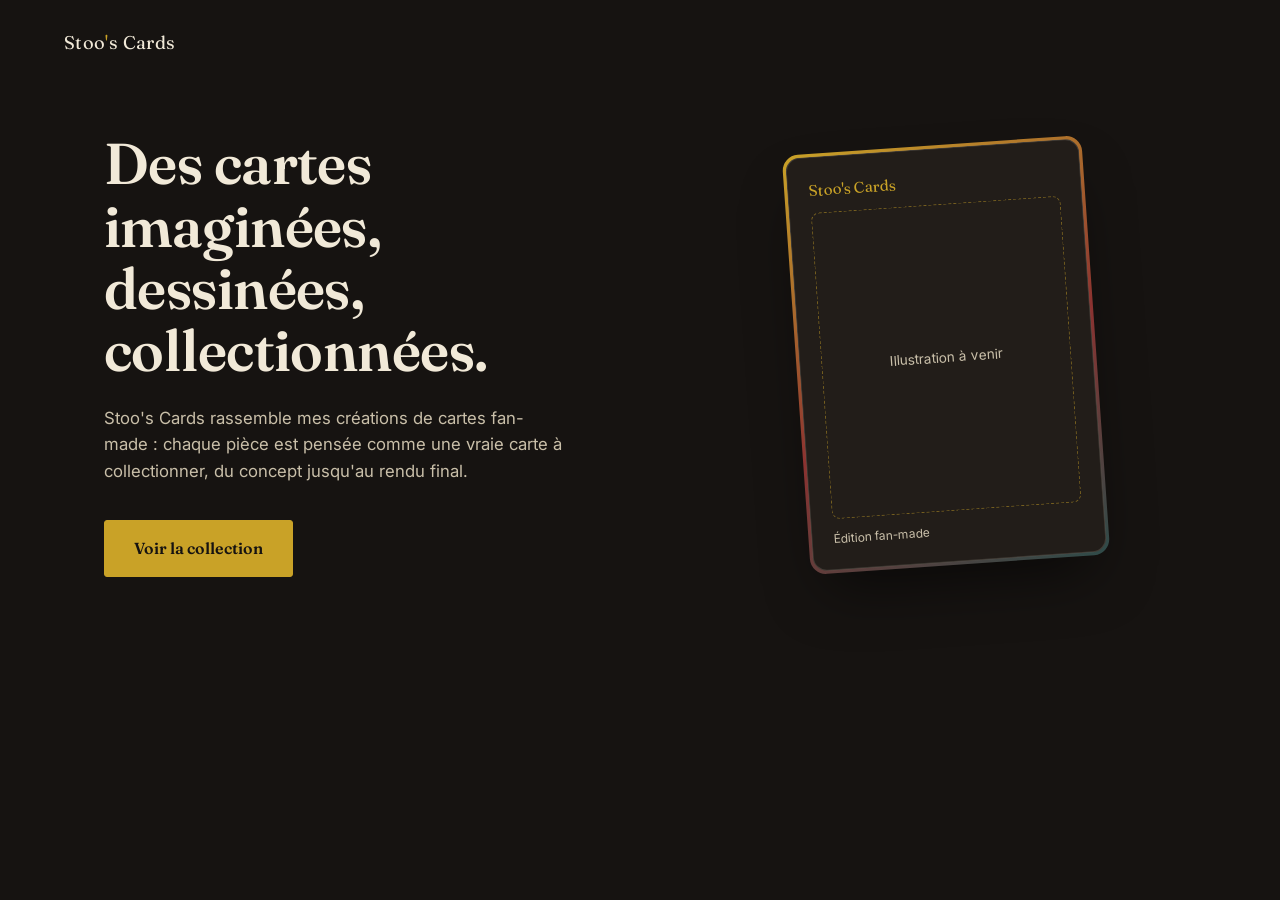
==== index.html @ 31ca5b6d "Add files via upload" ====
<!DOCTYPE html>
<html lang="fr">
<head>
<meta charset="UTF-8">
<meta name="viewport" content="width=device-width, initial-scale=1.0">
<title>Stoo's Cards</title>
<link rel="stylesheet" href="style.css">
</head>
<body>

<nav class="nav">
  <div class="nav__mark">Stoo<span>'</span>s Cards</div>
</nav>

<section class="hero">
  <div>
    <h1 class="hero__title">Des cartes imaginées, dessinées, collectionnées.</h1>
    <p class="hero__lede">Stoo's Cards rassemble mes créations de cartes fan-made : chaque pièce est pensée comme une vraie carte à collectionner, du concept jusqu'au rendu final.</p>
    <a href="collection.html" class="btn-collection">Voir la collection</a>
  </div>

  <div class="showcase">
    <div class="showcase__inner">
      <div class="showcase__label">Stoo's Cards</div>
      <div class="showcase__frame">Illustration à venir</div>
      <div class="showcase__sub">Édition fan-made</div>
    </div>
  </div>
</section>

</body>
</html>
---- style.css ----
@import url('https://fonts.googleapis.com/css2?family=Fraunces:opsz,wght@9..144,400;9..144,600;9..144,700&family=Inter:wght@400;500;600&display=swap');

:root {
  --ink: #161311;
  --ink-soft: #221d19;
  --parchment: #F1E9D8;
  --parchment-dim: #C9BFA9;
  --gold: #C9A227;
  --crimson: #8C3230;
  --teal: #2E4B49;
}

* { box-sizing: border-box; margin: 0; padding: 0; }

html { scroll-behavior: smooth; }

body {
  background: var(--ink);
  color: var(--parchment);
  font-family: 'Inter', sans-serif;
  line-height: 1.6;
  min-height: 100vh;
}

h1, h2, .display {
  font-family: 'Fraunces', serif;
  font-weight: 600;
  letter-spacing: -0.01em;
}

a { color: inherit; text-decoration: none; }

.nav {
  display: flex;
  justify-content: space-between;
  align-items: center;
  padding: 1.75rem clamp(1.5rem, 6vw, 4rem);
}

.nav__mark {
  font-family: 'Fraunces', serif;
  font-size: 1.15rem;
  letter-spacing: 0.02em;
}

.nav__mark span { color: var(--gold); }

/* --- Home hero --- */

.hero {
  display: grid;
  grid-template-columns: 1.1fr 0.9fr;
  gap: 3rem;
  align-items: center;
  padding: 3rem clamp(1.5rem, 6vw, 4rem) 5rem;
  max-width: 1200px;
  margin: 0 auto;
}

.hero__title {
  font-size: clamp(2.4rem, 5vw, 3.6rem);
  line-height: 1.08;
  max-width: 14ch;
}

.hero__lede {
  margin-top: 1.4rem;
  max-width: 42ch;
  color: var(--parchment-dim);
  font-size: 1.05rem;
}

.btn-collection {
  display: inline-flex;
  align-items: center;
  gap: 0.6rem;
  margin-top: 2.2rem;
  padding: 0.9rem 1.8rem;
  border: 1.5px solid var(--gold);
  border-radius: 3px;
  font-family: 'Fraunces', serif;
  font-weight: 600;
  font-size: 1rem;
  color: var(--ink);
  background: var(--gold);
  transition: background 0.2s ease, color 0.2s ease;
}

.btn-collection:hover {
  background: transparent;
  color: var(--gold);
}

/* --- Showcase card, CSS-only --- */

.showcase {
  position: relative;
  width: 100%;
  max-width: 300px;
  aspect-ratio: 5 / 7;
  margin: 0 auto;
  border-radius: 16px;
  padding: 3px;
  background: linear-gradient(155deg, var(--gold), var(--crimson) 55%, var(--teal));
  transform: rotate(-4deg);
  box-shadow: 0 30px 60px -20px rgba(0,0,0,0.6);
}

.showcase__inner {
  height: 100%;
  border-radius: 14px;
  background: var(--ink-soft);
  border: 1px solid rgba(241, 233, 216, 0.15);
  display: flex;
  flex-direction: column;
  justify-content: space-between;
  padding: 1.3rem;
}

.showcase__frame {
  flex: 1;
  border: 1px dashed rgba(201, 162, 39, 0.5);
  border-radius: 8px;
  margin: 0.6rem 0;
  display: flex;
  align-items: center;
  justify-content: center;
  color: var(--parchment-dim);
  font-size: 0.85rem;
  text-align: center;
  padding: 1rem;
}

.showcase__label {
  font-family: 'Fraunces', serif;
  font-size: 0.95rem;
  color: var(--gold);
}

.showcase__sub {
  font-size: 0.75rem;
  color: var(--parchment-dim);
}

/* --- Collection page --- */

.collection-head {
  padding: 2.5rem clamp(1.5rem, 6vw, 4rem) 1.5rem;
  max-width: 1200px;
  margin: 0 auto;
}

.collection-head h1 {
  font-size: clamp(2rem, 4vw, 2.8rem);
}

.collection-head p {
  margin-top: 0.8rem;
  color: var(--parchment-dim);
  max-width: 50ch;
}

.binder {
  display: grid;
  grid-template-columns: repeat(auto-fill, minmax(140px, 1fr));
  gap: 1.1rem;
  padding: 1.5rem clamp(1.5rem, 6vw, 4rem) 4rem;
  max-width: 1200px;
  margin: 0 auto;
}

.slot {
  aspect-ratio: 5 / 7;
  border: 1.5px solid rgba(201, 162, 39, 0.35);
  border-radius: 10px;
  display: flex;
  align-items: center;
  justify-content: center;
  color: rgba(241, 233, 216, 0.35);
  font-size: 0.75rem;
  background: var(--ink-soft);
}

.back-link {
  display: inline-block;
  margin: 0 clamp(1.5rem, 6vw, 4rem);
  color: var(--parchment-dim);
  font-size: 0.9rem;
  border-bottom: 1px solid transparent;
}

.back-link:hover { border-color: var(--parchment-dim); }

@media (max-width: 760px) {
  .hero { grid-template-columns: 1fr; }
  .showcase { max-width: 240px; }
}
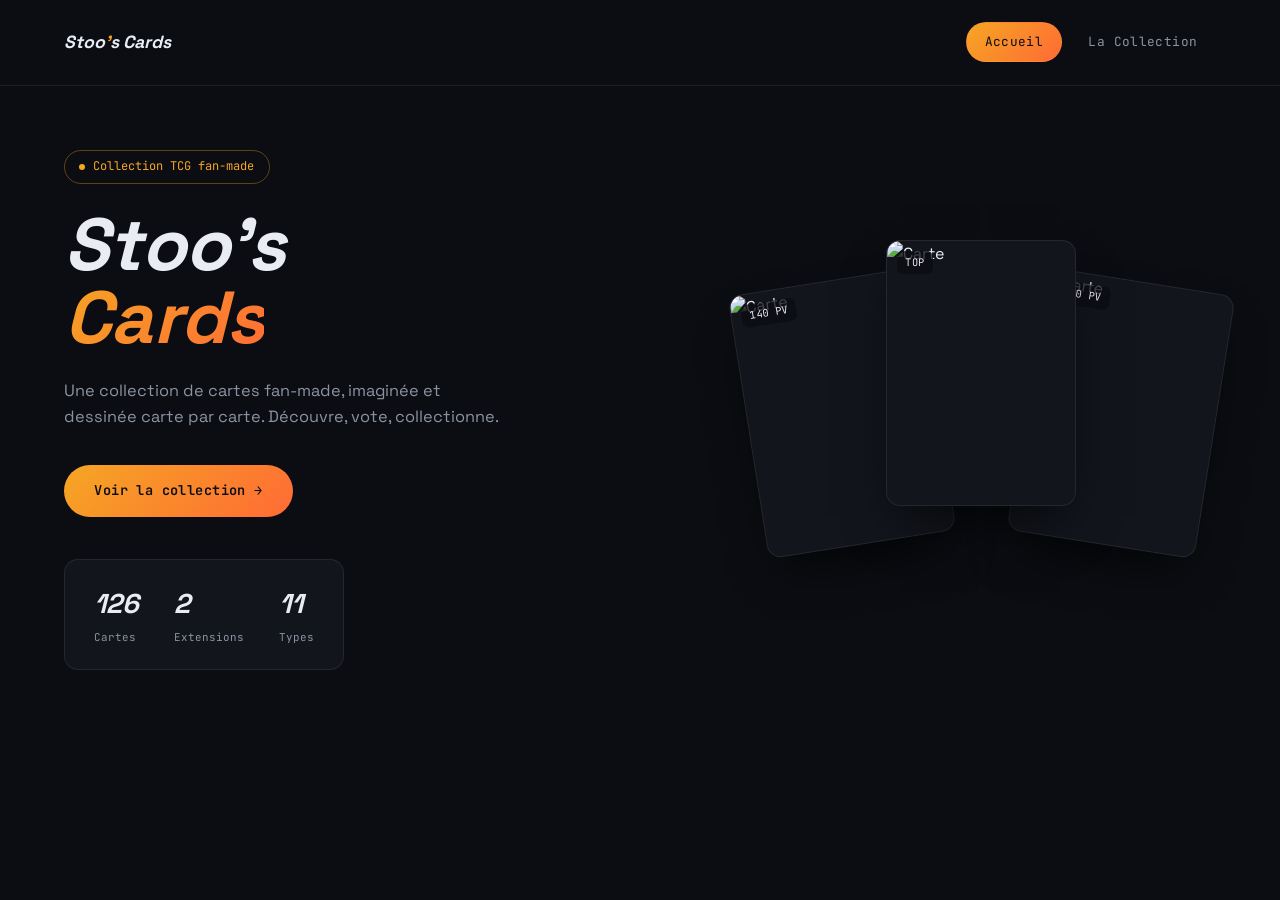
==== commit 61d1aa89: "Add files via upload" ====
--- a/index.html
+++ b/index.html
@@ -10,20 +10,47 @@
 
 <nav class="nav">
   <div class="nav__mark">Stoo<span>'</span>s Cards</div>
+  <div class="nav__links">
+    <a href="index.html" class="nav__link active">Accueil</a>
+    <a href="collection.html" class="nav__link">La Collection</a>
+  </div>
 </nav>
 
 <section class="hero">
   <div>
-    <h1 class="hero__title">Des cartes imaginées, dessinées, collectionnées.</h1>
-    <p class="hero__lede">Stoo's Cards rassemble mes créations de cartes fan-made : chaque pièce est pensée comme une vraie carte à collectionner, du concept jusqu'au rendu final.</p>
-    <a href="collection.html" class="btn-collection">Voir la collection</a>
+    <div class="badge">Collection TCG fan-made</div>
+    <h1 class="hero__title">Stoo's<br><span class="accent">Cards</span></h1>
+    <p class="hero__lede">Une collection de cartes fan-made, imaginée et dessinée carte par carte. Découvre, vote, collectionne.</p>
+    <a href="collection.html" class="btn-collection">Voir la collection →</a>
+
+    <div class="stats">
+      <div>
+        <div class="stat__num">126</div>
+        <div class="stat__label">Cartes</div>
+      </div>
+      <div>
+        <div class="stat__num">2</div>
+        <div class="stat__label">Extensions</div>
+      </div>
+      <div>
+        <div class="stat__num">11</div>
+        <div class="stat__label">Types</div>
+      </div>
+    </div>
   </div>
 
   <div class="showcase">
-    <div class="showcase__inner">
-      <div class="showcase__label">Stoo's Cards</div>
-      <div class="showcase__frame">Illustration à venir</div>
-      <div class="showcase__sub">Édition fan-made</div>
+    <div class="preview-card preview-card--left">
+      <img src="images/apercu-1.jpg" alt="Carte">
+      <span class="preview-card__tag mono">140 PV</span>
+    </div>
+    <div class="preview-card preview-card--center">
+      <img src="images/apercu-2.jpg" alt="Carte">
+      <span class="preview-card__tag mono">TOP</span>
+    </div>
+    <div class="preview-card preview-card--right">
+      <img src="images/apercu-3.jpg" alt="Carte">
+      <span class="preview-card__tag mono">240 PV</span>
     </div>
   </div>
 </section>
--- a/style.css
+++ b/style.css
@@ -1,13 +1,14 @@
-@import url('https://fonts.googleapis.com/css2?family=Fraunces:opsz,wght@9..144,400;9..144,600;9..144,700&family=Inter:wght@400;500;600&display=swap');
+@import url('https://fonts.googleapis.com/css2?family=Space+Grotesk:ital,wght@0,500;0,700;1,700&family=JetBrains+Mono:wght@400;600&display=swap');
 
 :root {
-  --ink: #161311;
-  --ink-soft: #221d19;
-  --parchment: #F1E9D8;
-  --parchment-dim: #C9BFA9;
-  --gold: #C9A227;
-  --crimson: #8C3230;
-  --teal: #2E4B49;
+  --ink: #0B0D12;
+  --ink-soft: #12151C;
+  --ink-line: rgba(255, 255, 255, 0.08);
+  --text: #E9EDF3;
+  --text-dim: #8B93A1;
+  --amber: #F5A623;
+  --orange: #FF6B35;
+  --gradient: linear-gradient(135deg, var(--amber), var(--orange));
 }
 
 * { box-sizing: border-box; margin: 0; padding: 0; }
@@ -16,15 +17,21 @@
 
 body {
   background: var(--ink);
-  color: var(--parchment);
-  font-family: 'Inter', sans-serif;
+  color: var(--text);
+  font-family: 'Space Grotesk', sans-serif;
   line-height: 1.6;
   min-height: 100vh;
 }
 
+.mono {
+  font-family: 'JetBrains Mono', monospace;
+  letter-spacing: 0.04em;
+}
+
 h1, h2, .display {
-  font-family: 'Fraunces', serif;
-  font-weight: 600;
+  font-family: 'Space Grotesk', sans-serif;
+  font-weight: 700;
+  font-style: italic;
   letter-spacing: -0.01em;
 }
 
@@ -34,40 +41,90 @@
   display: flex;
   justify-content: space-between;
   align-items: center;
-  padding: 1.75rem clamp(1.5rem, 6vw, 4rem);
+  padding: 1.4rem clamp(1.5rem, 6vw, 4rem);
+  border-bottom: 1px solid var(--ink-line);
 }
 
 .nav__mark {
-  font-family: 'Fraunces', serif;
-  font-size: 1.15rem;
-  letter-spacing: 0.02em;
-}
-
-.nav__mark span { color: var(--gold); }
+  font-family: 'Space Grotesk', sans-serif;
+  font-weight: 700;
+  font-style: italic;
+  font-size: 1.1rem;
+}
+
+.nav__mark span { color: var(--amber); }
+
+.nav__links {
+  display: flex;
+  gap: 0.5rem;
+}
+
+.nav__link {
+  font-family: 'JetBrains Mono', monospace;
+  font-size: 0.8rem;
+  letter-spacing: 0.03em;
+  padding: 0.55rem 1.1rem;
+  border-radius: 999px;
+  color: var(--text-dim);
+  border: 1px solid transparent;
+}
+
+.nav__link:hover { color: var(--text); }
+
+.nav__link.active {
+  color: var(--ink);
+  background: var(--gradient);
+}
 
 /* --- Home hero --- */
 
 .hero {
   display: grid;
-  grid-template-columns: 1.1fr 0.9fr;
+  grid-template-columns: 1.15fr 0.85fr;
   gap: 3rem;
   align-items: center;
-  padding: 3rem clamp(1.5rem, 6vw, 4rem) 5rem;
-  max-width: 1200px;
+  padding: 4rem clamp(1.5rem, 6vw, 4rem) 3rem;
+  max-width: 1280px;
   margin: 0 auto;
 }
 
+.badge {
+  display: inline-flex;
+  align-items: center;
+  gap: 0.5rem;
+  font-family: 'JetBrains Mono', monospace;
+  font-size: 0.75rem;
+  color: var(--amber);
+  border: 1px solid rgba(245, 166, 35, 0.35);
+  padding: 0.4rem 0.9rem;
+  border-radius: 999px;
+  margin-bottom: 1.6rem;
+}
+
+.badge::before {
+  content: '';
+  width: 6px; height: 6px;
+  border-radius: 50%;
+  background: var(--amber);
+}
+
 .hero__title {
-  font-size: clamp(2.4rem, 5vw, 3.6rem);
-  line-height: 1.08;
-  max-width: 14ch;
+  font-size: clamp(3rem, 7vw, 4.6rem);
+  line-height: 0.98;
+}
+
+.hero__title .accent {
+  background: var(--gradient);
+  -webkit-background-clip: text;
+  background-clip: text;
+  color: transparent;
 }
 
 .hero__lede {
-  margin-top: 1.4rem;
-  max-width: 42ch;
-  color: var(--parchment-dim);
-  font-size: 1.05rem;
+  margin-top: 1.5rem;
+  max-width: 44ch;
+  color: var(--text-dim);
+  font-size: 1.02rem;
 }
 
 .btn-collection {
@@ -75,123 +132,158 @@
   align-items: center;
   gap: 0.6rem;
   margin-top: 2.2rem;
-  padding: 0.9rem 1.8rem;
-  border: 1.5px solid var(--gold);
-  border-radius: 3px;
-  font-family: 'Fraunces', serif;
+  padding: 0.95rem 1.9rem;
+  border-radius: 999px;
+  font-family: 'JetBrains Mono', monospace;
   font-weight: 600;
-  font-size: 1rem;
+  font-size: 0.85rem;
+  letter-spacing: 0.03em;
   color: var(--ink);
-  background: var(--gold);
-  transition: background 0.2s ease, color 0.2s ease;
-}
-
-.btn-collection:hover {
-  background: transparent;
-  color: var(--gold);
-}
-
-/* --- Showcase card, CSS-only --- */
+  background: var(--gradient);
+  border: none;
+}
+
+.stats {
+  display: flex;
+  gap: 2.2rem;
+  margin-top: 2.6rem;
+  background: var(--ink-soft);
+  border: 1px solid var(--ink-line);
+  border-radius: 14px;
+  padding: 1.4rem 1.8rem;
+  width: fit-content;
+}
+
+.stat__num {
+  font-size: 1.7rem;
+  font-weight: 700;
+  font-style: italic;
+}
+
+.stat__label {
+  font-family: 'JetBrains Mono', monospace;
+  font-size: 0.68rem;
+  color: var(--text-dim);
+  margin-top: 0.2rem;
+}
+
+/* --- Showcase preview cards --- */
 
 .showcase {
   position: relative;
+  height: 340px;
+}
+
+.preview-card {
+  position: absolute;
+  width: 190px;
+  aspect-ratio: 5 / 7;
+  border-radius: 14px;
+  overflow: hidden;
+  background: var(--ink-soft);
+  border: 1px solid var(--ink-line);
+  box-shadow: 0 25px 50px -15px rgba(0,0,0,0.7);
+}
+
+.preview-card img {
   width: 100%;
-  max-width: 300px;
-  aspect-ratio: 5 / 7;
+  height: 100%;
+  object-fit: cover;
+  display: block;
+}
+
+.preview-card--left  { left: 0; top: 40px; transform: rotate(-9deg); z-index: 1; }
+.preview-card--center{ left: 50%; top: 0; transform: translateX(-50%); z-index: 2; }
+.preview-card--right { right: 0; top: 40px; transform: rotate(9deg); z-index: 1; }
+
+.preview-card__tag {
+  position: absolute;
+  top: 10px; left: 10px;
+  font-family: 'JetBrains Mono', monospace;
+  font-size: 0.65rem;
+  background: rgba(11,13,18,0.75);
+  padding: 0.2rem 0.5rem;
+  border-radius: 6px;
+}
+
+/* --- Collection page --- */
+
+.collection-head {
+  padding: 2.6rem clamp(1.5rem, 6vw, 4rem) 0.5rem;
+  max-width: 1280px;
   margin: 0 auto;
-  border-radius: 16px;
-  padding: 3px;
-  background: linear-gradient(155deg, var(--gold), var(--crimson) 55%, var(--teal));
-  transform: rotate(-4deg);
-  box-shadow: 0 30px 60px -20px rgba(0,0,0,0.6);
-}
-
-.showcase__inner {
-  height: 100%;
-  border-radius: 14px;
-  background: var(--ink-soft);
-  border: 1px solid rgba(241, 233, 216, 0.15);
-  display: flex;
-  flex-direction: column;
-  justify-content: space-between;
-  padding: 1.3rem;
-}
-
-.showcase__frame {
-  flex: 1;
-  border: 1px dashed rgba(201, 162, 39, 0.5);
-  border-radius: 8px;
-  margin: 0.6rem 0;
-  display: flex;
-  align-items: center;
-  justify-content: center;
-  color: var(--parchment-dim);
-  font-size: 0.85rem;
-  text-align: center;
-  padding: 1rem;
-}
-
-.showcase__label {
-  font-family: 'Fraunces', serif;
-  font-size: 0.95rem;
-  color: var(--gold);
-}
-
-.showcase__sub {
-  font-size: 0.75rem;
-  color: var(--parchment-dim);
-}
-
-/* --- Collection page --- */
-
-.collection-head {
-  padding: 2.5rem clamp(1.5rem, 6vw, 4rem) 1.5rem;
-  max-width: 1200px;
-  margin: 0 auto;
-}
+}
+
+.collection-head .badge { margin-bottom: 1rem; }
 
 .collection-head h1 {
-  font-size: clamp(2rem, 4vw, 2.8rem);
+  font-size: clamp(2.1rem, 4vw, 2.9rem);
 }
 
 .collection-head p {
-  margin-top: 0.8rem;
-  color: var(--parchment-dim);
-  max-width: 50ch;
+  margin-top: 0.7rem;
+  color: var(--text-dim);
+  max-width: 52ch;
 }
 
 .binder {
   display: grid;
-  grid-template-columns: repeat(auto-fill, minmax(140px, 1fr));
-  gap: 1.1rem;
-  padding: 1.5rem clamp(1.5rem, 6vw, 4rem) 4rem;
-  max-width: 1200px;
+  grid-template-columns: repeat(auto-fill, minmax(160px, 1fr));
+  gap: 1.2rem;
+  padding: 1.8rem clamp(1.5rem, 6vw, 4rem) 4rem;
+  max-width: 1280px;
   margin: 0 auto;
 }
 
 .slot {
+  position: relative;
   aspect-ratio: 5 / 7;
-  border: 1.5px solid rgba(201, 162, 39, 0.35);
-  border-radius: 10px;
+  border-radius: 12px;
+  overflow: hidden;
+  background: var(--ink-soft);
+  border: 1px solid var(--ink-line);
+}
+
+.slot img {
+  width: 100%;
+  height: 100%;
+  object-fit: cover;
+  display: block;
+}
+
+.slot__info {
+  position: absolute;
+  bottom: 0; left: 0; right: 0;
+  padding: 0.5rem 0.6rem;
+  background: linear-gradient(0deg, rgba(0,0,0,0.85), transparent);
+  font-family: 'JetBrains Mono', monospace;
+  font-size: 0.68rem;
+}
+
+.slot__empty {
   display: flex;
   align-items: center;
   justify-content: center;
-  color: rgba(241, 233, 216, 0.35);
-  font-size: 0.75rem;
-  background: var(--ink-soft);
+  height: 100%;
+  color: rgba(233, 237, 243, 0.25);
+  font-family: 'JetBrains Mono', monospace;
+  font-size: 0.7rem;
+  text-align: center;
+  padding: 0.5rem;
 }
 
 .back-link {
   display: inline-block;
-  margin: 0 clamp(1.5rem, 6vw, 4rem);
-  color: var(--parchment-dim);
-  font-size: 0.9rem;
-  border-bottom: 1px solid transparent;
-}
-
-.back-link:hover { border-color: var(--parchment-dim); }
+  margin: 1rem clamp(1.5rem, 6vw, 4rem) 0;
+  color: var(--text-dim);
+  font-family: 'JetBrains Mono', monospace;
+  font-size: 0.8rem;
+}
+
+.back-link:hover { color: var(--text); }
 
 @media (max-width: 760px) {
   .hero { grid-template-columns: 1fr; }
-  .showcase { max-width: 240px; }
-}
+  .showcase { display: none; }
+  .stats { flex-wrap: wrap; }
+}
